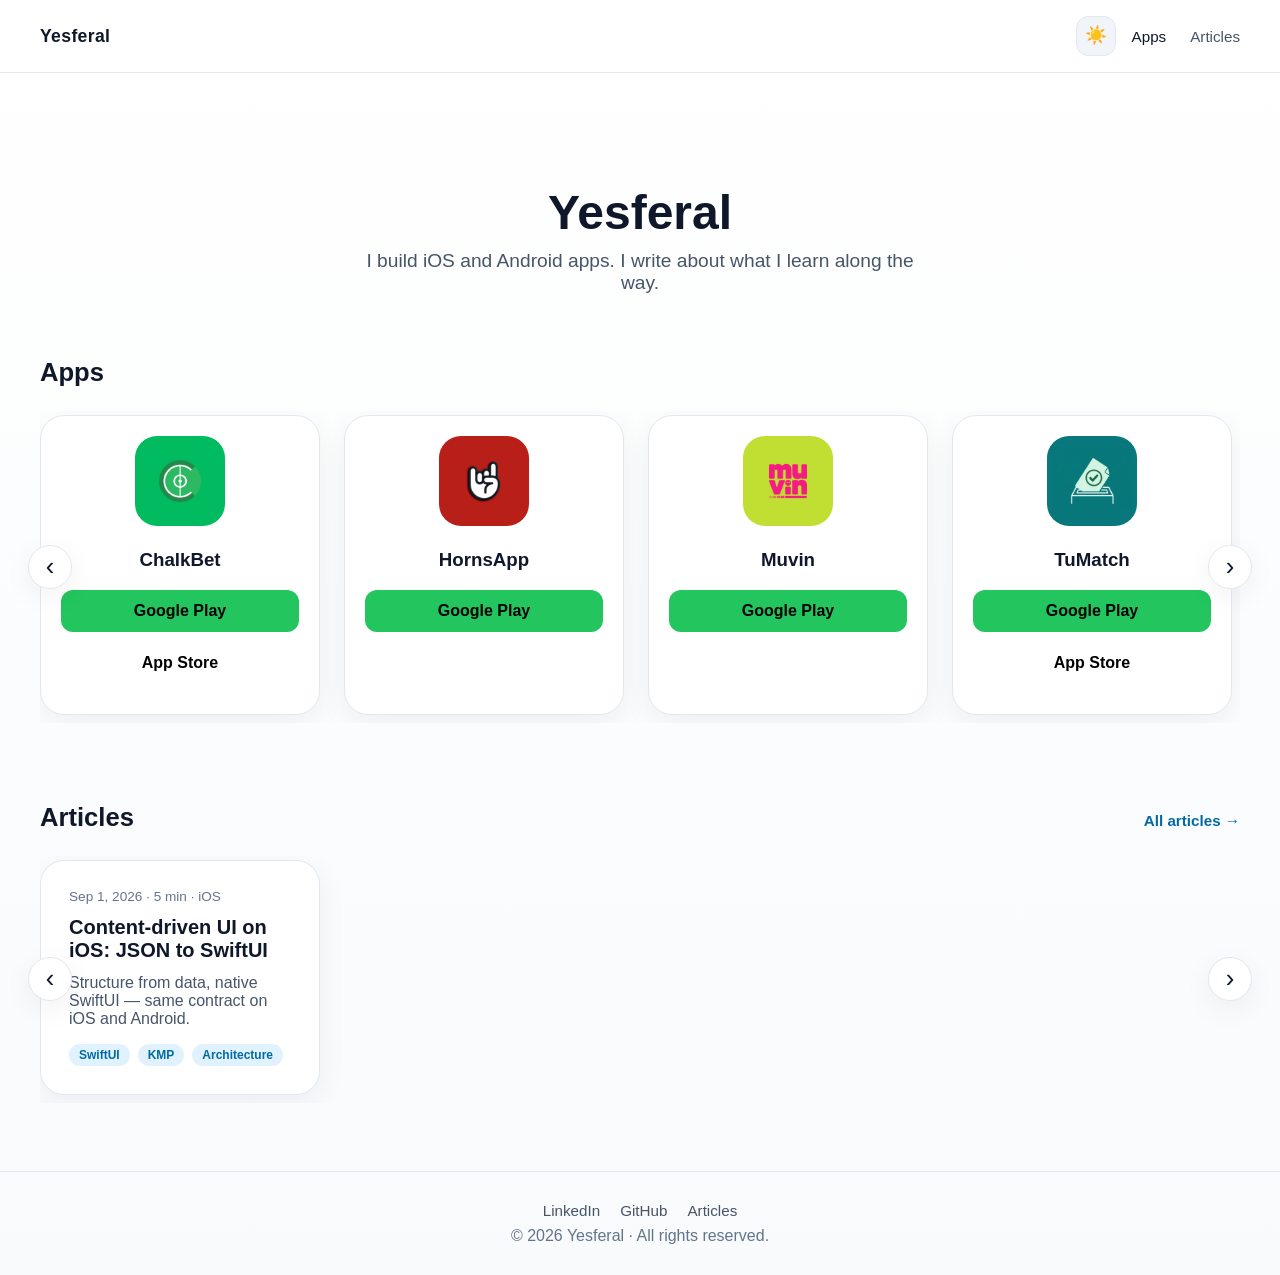
==== index.html @ 38c4b6b7 "Add HA Favivon" ====
<!DOCTYPE html>
<html lang="en">
<head>
    <meta charset="UTF-8" />
    <meta name="viewport" content="width=device-width, initial-scale=1.0"/>

    <script>
      (function () {
        const stored = localStorage.getItem("theme");
        const theme = stored || (window.matchMedia("(prefers-color-scheme: light)").matches ? "light" : "dark");
        document.documentElement.setAttribute("data-theme", theme);
      })();
    </script>

    <!-- SEO -->
    <title>Yesferal | Mobile Engineer</title>
    <meta name="description" content="I build iOS and Android apps. I write about what I learn along the way."/>
    <link rel="canonical" href="https://yesferal.com/"/>

    <!-- Open Graph -->
    <meta property="og:title" content="Yesferal | Mobile Engineer"/>
    <meta property="og:description" content="I build iOS and Android apps. I write about what I learn along the way."/>
    <meta property="og:type" content="website"/>
    <meta property="og:url" content="https://yesferal.com/"/>
    <meta property="og:image" content="https://yesferal.com/images/hornsapp.png"/>
    <meta property="og:site_name" content="Yesferal"/>

    <meta name="twitter:card" content="summary"/>
    <meta name="twitter:title" content="Yesferal | Mobile Engineer"/>
    <meta name="twitter:description" content="I build iOS and Android apps. I write about what I learn along the way."/>

    <script type="application/ld+json">
    {
      "@context": "https://schema.org",
      "@type": "WebSite",
      "name": "Yesferal",
      "alternateName": "Yesferal | Mobile Engineer",
      "url": "https://yesferal.com/",
      "description": "I build iOS and Android apps. I write about what I learn along the way.",
      "author": {
        "@type": "Person",
        "name": "Yesferal Cueva",
        "url": "https://yesferal.com/",
        "sameAs": [
          "https://www.linkedin.com/in/yesferal-cueva",
          "https://github.com/Yesferal"
        ]
      }
    }
    </script>

    <link rel="icon" href="/favicon.ico" sizes="32x32">
    <link rel="icon" type="image/png" href="/favicon-32x32.png" sizes="32x32">
    <link rel="apple-touch-icon" href="/apple-touch-icon.png">

    <link rel="stylesheet" href="styles.css">
</head>

<body>

<nav class="nav">
    <a class="nav-brand" href="/">Yesferal</a>
    <div class="nav-actions">
        <button type="button" class="theme-toggle" id="theme-toggle" aria-label="Toggle theme">🌙</button>
        <div class="nav-links">
            <a class="active" href="#apps">Apps</a>
            <a href="#articles">Articles</a>
        </div>
    </div>
</nav>

<header>
    <h1>Yesferal</h1>
    <p class="lead">I build iOS and Android apps. I write about what I learn along the way.</p>
</header>

<section class="section" id="apps">
    <div class="section-heading">
        <h2>Apps</h2>
    </div>

    <div class="carousel" data-carousel>
        <button type="button" class="carousel-btn carousel-btn-prev" data-carousel-prev aria-label="Previous apps">‹</button>

        <div class="carousel-viewport">
            <div class="carousel-track">
                <div class="app carousel-item">
                    <img src="images/chalkbet.png" alt="ChalkBet">
                    <h3>ChalkBet</h3>
                    <a class="btn play" href="https://play.google.com/store/apps/details?id=com.yesferal.bet">Google Play</a>
                    <a class="btn appstore" href="https://apps.apple.com/ie/app/chalkbet/id6462945031">App Store</a>
                </div>

                <div class="app carousel-item">
                    <img src="images/hornsapp.png" alt="HornsApp">
                    <h3>HornsApp</h3>
                    <a class="btn play" href="https://play.google.com/store/apps/details?id=com.yesferal.hornsapp">Google Play</a>
                </div>

                <div class="app carousel-item">
                    <img src="images/muvin.png" alt="Muvin">
                    <h3>Muvin</h3>
                    <a class="btn play" href="https://play.google.com/store/apps/details?id=com.yesferal.muvin">Google Play</a>
                </div>

                <div class="app carousel-item">
                    <img src="images/tumatch.png" alt="TuMatch">
                    <h3>TuMatch</h3>
                    <a class="btn play" href="https://play.google.com/store/apps/details?id=com.yesferal.tumatch">Google Play</a>
                    <a class="btn appstore" href="https://apps.apple.com/pe/app/tumatchapp/id6760830809">App Store</a>
                </div>
            </div>
        </div>

        <button type="button" class="carousel-btn carousel-btn-next" data-carousel-next aria-label="Next apps">›</button>
    </div>
</section>

<section class="section" id="articles">
    <div class="section-heading">
        <h2>Articles</h2>
        <a href="/articles/">All articles →</a>
    </div>

    <div class="carousel" data-carousel>
        <button type="button" class="carousel-btn carousel-btn-prev" data-carousel-prev aria-label="Previous articles">‹</button>

        <div class="carousel-viewport">
            <div class="carousel-track">
                <a class="article-card carousel-item" href="/articles/content-driven-ui-swiftui/">
                    <p class="meta">Sep 1, 2026 · 5 min · iOS</p>
                    <h3>Content-driven UI on iOS: JSON to SwiftUI</h3>
                    <p>Structure from data, native SwiftUI — same contract on iOS and Android.</p>
                    <div class="tags">
                        <span class="tag">SwiftUI</span>
                        <span class="tag">KMP</span>
                        <span class="tag">Architecture</span>
                    </div>
                </a>
            </div>
        </div>

        <button type="button" class="carousel-btn carousel-btn-next" data-carousel-next aria-label="Next articles">›</button>
    </div>
</section>

<footer>
    <div class="footer-links">
        <a href="https://www.linkedin.com/in/yesferal-cueva" rel="me">LinkedIn</a>
        <a href="https://github.com/Yesferal" rel="me">GitHub</a>
        <a href="/articles/">Articles</a>
    </div>
    © 2026 Yesferal · All rights reserved.
</footer>

<script src="theme.js"></script>

</body>
</html>
---- styles.css ----
/* styles.css */

* {
  box-sizing: border-box;
}

html {
  scroll-behavior: smooth;
}

:root,
[data-theme="dark"] {
  color-scheme: dark;
  --bg-start: #020617;
  --bg-end: #0f172a;
  --text: #ffffff;
  --text-muted: #94a3b8;
  --text-subtle: #64748b;
  --card-bg: rgba(255, 255, 255, 0.05);
  --card-hover: rgba(255, 255, 255, 0.08);
  --card-border: rgba(255, 255, 255, 0.06);
  --nav-bg: rgba(2, 6, 23, 0.75);
  --nav-border: rgba(255, 255, 255, 0.06);
  --link: #38bdf8;
  --tag-bg: rgba(56, 189, 248, 0.12);
  --tag-text: #7dd3fc;
  --code-bg: rgba(255, 255, 255, 0.08);
  --pre-bg: #010409;
  --pre-border: rgba(255, 255, 255, 0.08);
  --diagram-bg: rgba(255, 255, 255, 0.04);
  --callout-bg: rgba(56, 189, 248, 0.08);
  --callout-border: #38bdf8;
  --strong: #f8fafc;
  --body-text: #cbd5e1;
  --btn-muted-bg: rgba(255, 255, 255, 0.1);
  --btn-muted-hover: rgba(255, 255, 255, 0.18);
  --carousel-btn-bg: rgba(255, 255, 255, 0.08);
  --carousel-btn-border: rgba(255, 255, 255, 0.1);
  --footer-border: rgba(255, 255, 255, 0.08);
  --shadow: none;
  --theme-toggle-bg: rgba(255, 255, 255, 0.08);
}

[data-theme="light"] {
  color-scheme: light;
  --bg-start: #ffffff;
  --bg-end: #f8fafc;
  --text: #0f172a;
  --text-muted: #475569;
  --text-subtle: #64748b;
  --card-bg: #ffffff;
  --card-hover: #ffffff;
  --card-border: #e2e8f0;
  --nav-bg: rgba(255, 255, 255, 0.92);
  --nav-border: #e2e8f0;
  --link: #0369a1;
  --tag-bg: #e0f2fe;
  --tag-text: #0369a1;
  --code-bg: #f1f5f9;
  --pre-bg: #f8fafc;
  --pre-border: #e2e8f0;
  --diagram-bg: #f8fafc;
  --callout-bg: #f0f9ff;
  --callout-border: #0284c7;
  --strong: #0f172a;
  --body-text: #334155;
  --btn-muted-bg: #f1f5f9;
  --btn-muted-hover: #e2e8f0;
  --carousel-btn-bg: #ffffff;
  --carousel-btn-border: #e2e8f0;
  --footer-border: #e2e8f0;
  --shadow: 0 8px 30px rgba(15, 23, 42, 0.06);
  --theme-toggle-bg: #f1f5f9;
}

body {
  margin: 0;
  font-family: -apple-system, BlinkMacSystemFont, sans-serif;
  background: linear-gradient(180deg, var(--bg-start), var(--bg-end));
  color: var(--text);
  min-height: 100vh;
  transition: background 0.25s ease, color 0.25s ease;
}

a {
  color: inherit;
}

header {
  text-align: center;
  padding: 80px 20px 32px;
  animation: fadeIn 1s ease;
}

header h1 {
  font-size: 3rem;
  margin-bottom: 10px;
}

header h2 {
  font-size: 2.5rem;
  margin-bottom: 10px;
}

p {
  color: var(--text-muted);
  font-size: 1.2rem;
}

header p.lead {
  max-width: 560px;
  margin: 0 auto;
}

.btn {
  display: block;
  margin: 10px 0;
  padding: 12px;
  border-radius: 12px;
  text-decoration: none;
  font-weight: 600;
  transition: 0.2s;
}

.play {
  background: #22c55e;
  color: black;
}

.play:hover {
  background: #16a34a;
}

.appstore {
  background: white;
  color: black;
}

.appstore:hover {
  background: #e2e8f0;
}

.store-btn {
  background: var(--btn-muted-bg);
  color: var(--text);
}

.store-btn:hover {
  background: var(--btn-muted-hover);
}

footer {
  text-align: center;
  padding: 30px;
  color: var(--text-subtle);
  border-top: 1px solid var(--footer-border);
  margin-top: 20px;
}

@keyframes fadeIn {
  from { opacity: 0; transform: translateY(-20px); }
  to { opacity: 1; transform: translateY(0); }
}

/* TuMatch */
#stores {
  display: none;
  margin-top: 15px;
}

/* Navigation */
.nav {
  display: flex;
  justify-content: space-between;
  align-items: center;
  padding: 16px 40px;
  position: sticky;
  top: 0;
  z-index: 20;
  background: var(--nav-bg);
  backdrop-filter: blur(16px);
  border-bottom: 1px solid var(--nav-border);
}

.nav-brand {
  font-weight: 700;
  font-size: 1.1rem;
  text-decoration: none;
  letter-spacing: 0.02em;
  color: var(--text);
}

.nav-actions {
  display: flex;
  align-items: center;
  gap: 16px;
}

.nav-links {
  display: flex;
  gap: 24px;
}

.nav-links a {
  text-decoration: none;
  color: var(--text-muted);
  font-weight: 500;
  font-size: 0.95rem;
}

.nav-links a:hover,
.nav-links a.active {
  color: var(--text);
}

.theme-toggle {
  width: 40px;
  height: 40px;
  border-radius: 12px;
  border: 1px solid var(--card-border);
  background: var(--theme-toggle-bg);
  cursor: pointer;
  font-size: 1.1rem;
  line-height: 1;
  display: flex;
  align-items: center;
  justify-content: center;
  transition: background 0.2s ease;
}

.theme-toggle:hover {
  background: var(--btn-muted-hover);
}

/* Sections */
.section {
  padding: 32px 40px 48px;
  scroll-margin-top: 80px;
}

.section-heading {
  display: flex;
  justify-content: space-between;
  align-items: baseline;
  gap: 16px;
  margin-bottom: 24px;
}

.section-heading h2 {
  margin: 0;
  font-size: 1.6rem;
  color: var(--text);
}

.section-heading a {
  color: var(--link);
  text-decoration: none;
  font-weight: 600;
  font-size: 0.95rem;
}

.section-heading a:hover {
  text-decoration: underline;
}

/* Carousel */
.carousel {
  position: relative;
}

.carousel-viewport {
  overflow-x: auto;
  scroll-snap-type: x mandatory;
  scroll-behavior: smooth;
  -webkit-overflow-scrolling: touch;
  scrollbar-width: none;
  padding: 4px 0 8px;
}

.carousel-viewport::-webkit-scrollbar {
  display: none;
}

.carousel-track {
  display: flex;
  gap: 24px;
}

.carousel-item {
  flex: 0 0 280px;
  scroll-snap-align: start;
}

.carousel-btn {
  position: absolute;
  top: 50%;
  transform: translateY(-50%);
  width: 44px;
  height: 44px;
  border-radius: 50%;
  border: 1px solid var(--carousel-btn-border);
  background: var(--carousel-btn-bg);
  color: var(--text);
  font-size: 1.6rem;
  line-height: 1;
  cursor: pointer;
  z-index: 2;
  box-shadow: var(--shadow);
  display: flex;
  align-items: center;
  justify-content: center;
  transition: background 0.2s ease;
}

.carousel-btn:hover {
  background: var(--btn-muted-hover);
}

.carousel-btn-prev {
  left: -12px;
}

.carousel-btn-next {
  right: -12px;
}

/* Apps */
.app {
  background: var(--card-bg);
  border-radius: 24px;
  padding: 20px;
  text-align: center;
  backdrop-filter: blur(10px);
  border: 1px solid var(--card-border);
  box-shadow: var(--shadow);
  transition: transform 0.3s ease, background 0.3s ease, box-shadow 0.3s ease;
  opacity: 0;
  transform: translateY(20px);
}

.app.visible {
  opacity: 1;
  transform: translateY(0);
}

.app.visible:hover {
  transform: translateY(-6px);
}

.app img {
  width: 90px;
  border-radius: 22px;
}

.app h3 {
  color: var(--text);
}

/* Article cards */
.article-grid {
  display: grid;
  grid-template-columns: repeat(auto-fit, minmax(280px, 1fr));
  gap: 24px;
}

.article-card {
  display: block;
  background: var(--card-bg);
  border-radius: 24px;
  padding: 28px;
  text-decoration: none;
  border: 1px solid var(--card-border);
  box-shadow: var(--shadow);
  transition: transform 0.3s ease, background 0.3s ease, box-shadow 0.3s ease;
}

.article-card.carousel-item {
  min-height: 100%;
}

.article-card:hover {
  transform: translateY(-6px);
  background: var(--card-hover);
}

.article-card .meta {
  color: var(--text-subtle);
  font-size: 0.85rem;
  margin: 0 0 12px;
}

.article-card h3 {
  margin: 0 0 12px;
  font-size: 1.25rem;
  color: var(--text);
}

.article-card p {
  margin: 0 0 16px;
  font-size: 1rem;
  color: var(--text-muted);
}

.tags {
  display: flex;
  flex-wrap: wrap;
  gap: 8px;
}

.tag {
  display: inline-block;
  padding: 4px 10px;
  border-radius: 999px;
  background: var(--tag-bg);
  color: var(--tag-text);
  font-size: 0.75rem;
  font-weight: 600;
}

/* Article page */
.article-wrap {
  max-width: 720px;
  margin: 0 auto;
  padding: 48px 24px 80px;
  animation: fadeIn 0.8s ease;
}

.article-wrap .crumb {
  color: var(--text-subtle);
  font-size: 0.9rem;
  text-decoration: none;
}

.article-wrap .crumb:hover {
  color: var(--text-muted);
}

.article-wrap header {
  text-align: left;
  padding: 24px 0 8px;
}

.article-wrap header h1 {
  font-size: clamp(1.8rem, 4vw, 2.6rem);
  line-height: 1.2;
  margin: 0 0 16px;
  color: var(--text);
}

.article-wrap .byline {
  font-size: 0.95rem;
  color: var(--text-muted);
  margin: 0 0 8px;
}

.article-body p,
.article-body li {
  color: var(--body-text);
  font-size: 1.125rem;
  line-height: 1.75;
}

.article-body p {
  margin: 0 0 1.25em;
}

.article-body h2 {
  font-size: 1.45rem;
  margin: 2.4em 0 0.7em;
  color: var(--text);
}

.article-body h3 {
  font-size: 1.15rem;
  margin: 1.8em 0 0.5em;
  color: var(--text);
}

.article-body ul,
.article-body ol {
  padding-left: 1.3em;
  margin: 0 0 1.4em;
}

.article-body li {
  margin-bottom: 0.5em;
}

.article-body a {
  color: var(--link);
}

.article-body strong {
  color: var(--strong);
}

.article-body pre {
  background: var(--pre-bg);
  border: 1px solid var(--pre-border);
  border-radius: 16px;
  padding: 18px 20px;
  overflow-x: auto;
  margin: 0 0 1.5em;
}

.article-body code {
  font-family: ui-monospace, SFMono-Regular, Menlo, Monaco, Consolas, monospace;
  font-size: 0.88em;
}

.article-body p code,
.article-body li code {
  background: var(--code-bg);
  padding: 2px 6px;
  border-radius: 6px;
  color: var(--body-text);
}

.article-body pre code {
  color: var(--body-text);
  font-size: 0.85rem;
  line-height: 1.6;
}

.diagram {
  background: var(--diagram-bg);
  border: 1px solid var(--card-border);
  border-radius: 16px;
  padding: 20px 24px;
  margin: 0 0 1.5em;
  overflow-x: auto;
  box-shadow: var(--shadow);
}

.diagram pre {
  background: none;
  border: 0;
  padding: 0;
  margin: 0;
  color: var(--text-muted);
  font-size: 0.82rem;
  line-height: 1.45;
}

.callout {
  background: var(--callout-bg);
  border-left: 3px solid var(--callout-border);
  border-radius: 0 12px 12px 0;
  padding: 16px 20px;
  margin: 0 0 1.5em;
}

.callout p {
  margin: 0;
  font-size: 1.05rem;
  color: var(--body-text);
}

.article-footer {
  margin-top: 48px;
  padding-top: 28px;
  border-top: 1px solid var(--footer-border);
}

.article-footer p {
  font-size: 1rem;
}

.share-row {
  display: flex;
  flex-wrap: wrap;
  gap: 12px;
  margin-top: 16px;
}

.share-btn {
  display: inline-block;
  padding: 10px 16px;
  border-radius: 12px;
  text-decoration: none;
  font-weight: 600;
  font-size: 0.9rem;
  background: var(--btn-muted-bg);
  color: var(--text);
}

.share-btn:hover {
  background: var(--btn-muted-hover);
}

.share-btn.linkedin {
  background: #0a66c2;
  color: white;
}

.share-btn.linkedin:hover {
  background: #004182;
}

.footer-links {
  display: flex;
  justify-content: center;
  gap: 20px;
  margin-bottom: 8px;
}

.footer-links a {
  color: var(--text-muted);
  text-decoration: none;
  font-size: 0.95rem;
}

.footer-links a:hover {
  color: var(--text);
}

.page-header {
  padding: 48px 40px 8px;
}

.page-header h1 {
  font-size: 2.4rem;
  margin: 0 0 12px;
  color: var(--text);
}

.page-header p {
  max-width: 640px;
  margin: 0;
}

@media (max-width: 640px) {
  .nav,
  .section,
  .page-header {
    padding-left: 20px;
    padding-right: 20px;
  }

  header {
    padding: 48px 20px 24px;
  }

  header h1 {
    font-size: 2.2rem;
  }

  .section-heading {
    flex-direction: column;
    align-items: flex-start;
  }

  .carousel-btn {
    display: none;
  }

  .carousel-item {
    flex: 0 0 85%;
  }
}
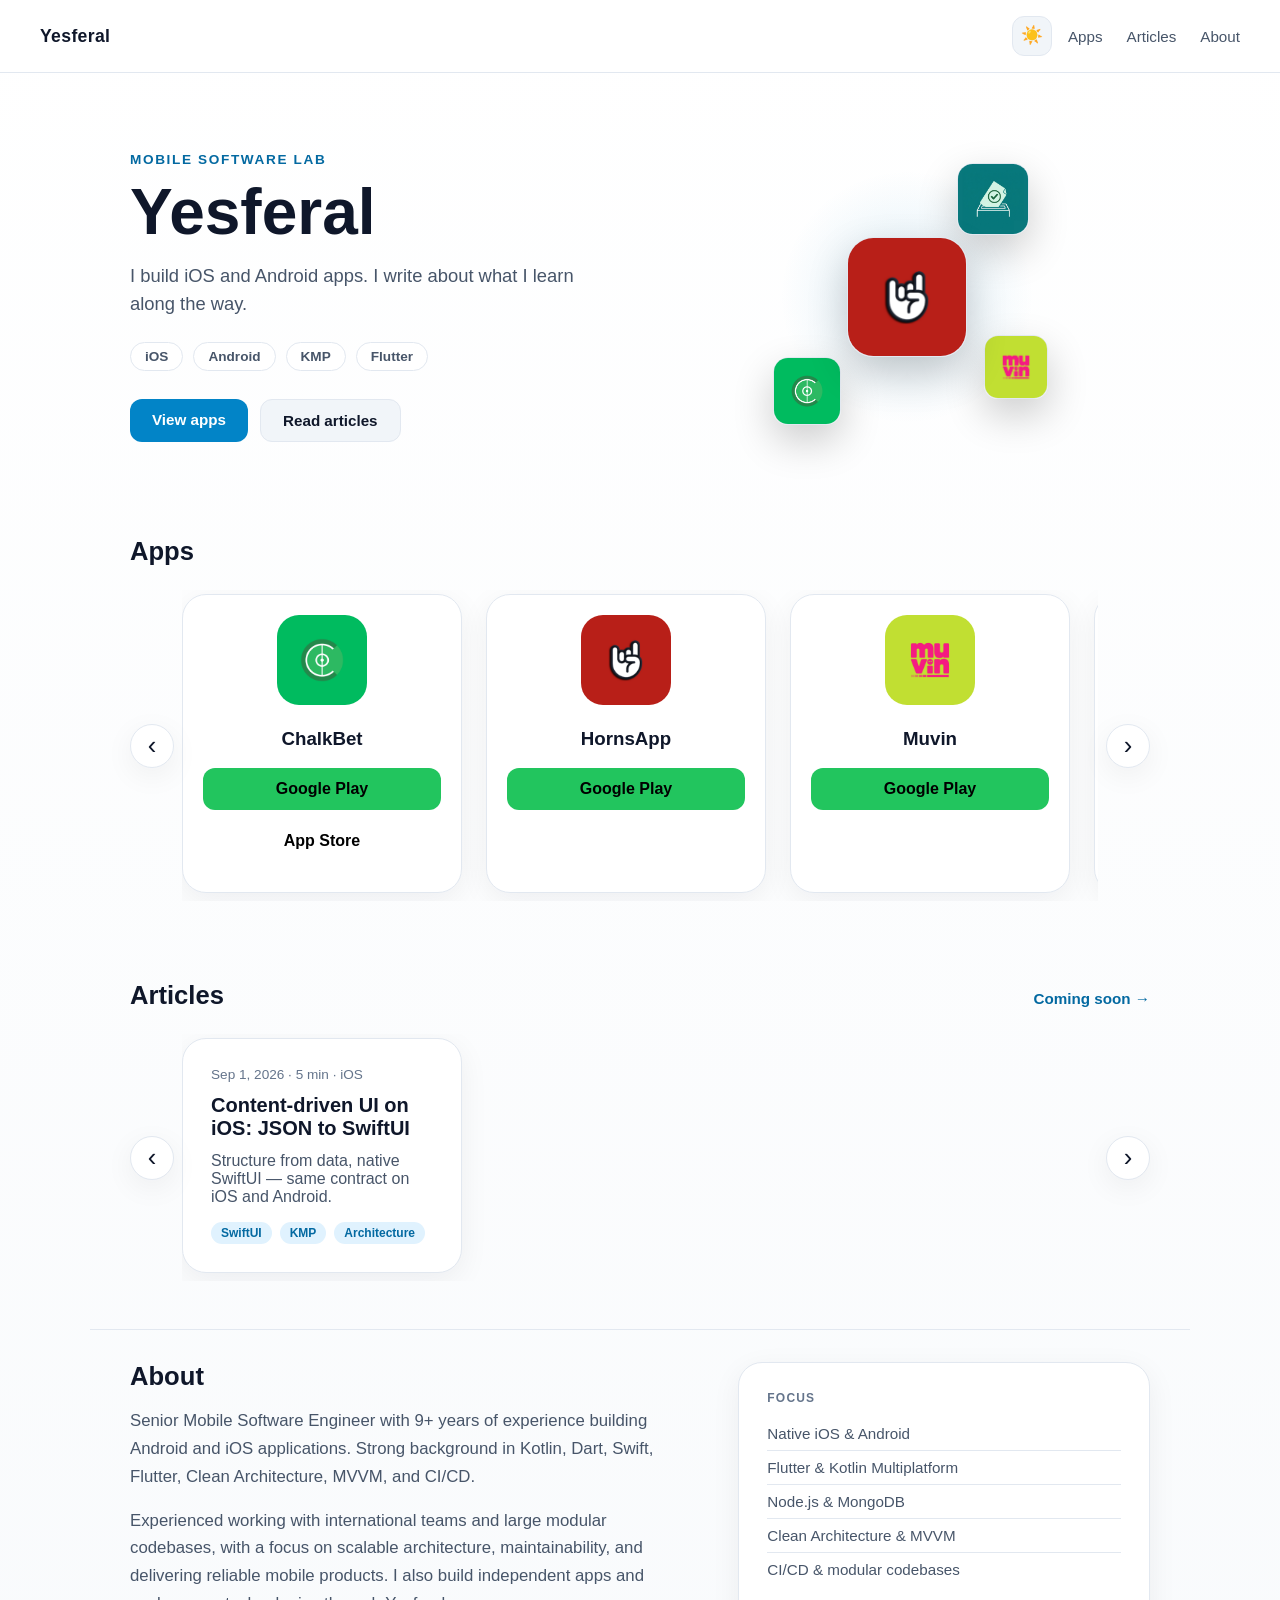
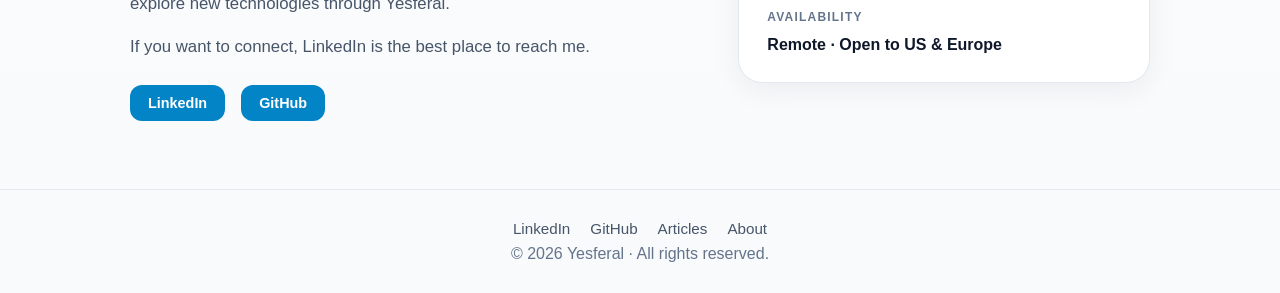
==== commit 59ddb631: "Add about section" ====
--- a/index.html
+++ b/index.html
@@ -63,15 +63,38 @@
     <div class="nav-actions">
         <button type="button" class="theme-toggle" id="theme-toggle" aria-label="Toggle theme">🌙</button>
         <div class="nav-links">
-            <a class="active" href="#apps">Apps</a>
+            <a href="#apps">Apps</a>
             <a href="#articles">Articles</a>
+            <a href="#about">About</a>
         </div>
     </div>
 </nav>
 
-<header>
-    <h1>Yesferal</h1>
-    <p class="lead">I build iOS and Android apps. I write about what I learn along the way.</p>
+<header class="hero">
+    <div class="hero-content">
+        <p class="hero-label">Mobile software lab</p>
+        <h1>Yesferal</h1>
+        <p class="lead">I build iOS and Android apps. I write about what I learn along the way.</p>
+        <div class="hero-pills">
+            <span class="hero-pill">iOS</span>
+            <span class="hero-pill">Android</span>
+            <span class="hero-pill">KMP</span>
+            <span class="hero-pill">Flutter</span>
+        </div>
+        <div class="hero-actions">
+            <a class="hero-btn hero-btn-primary" href="#apps">View apps</a>
+            <a class="hero-btn hero-btn-secondary" href="#articles">Read articles</a>
+        </div>
+    </div>
+
+    <div class="hero-visual" aria-hidden="true">
+        <div class="hero-orbit">
+            <img class="hero-app hero-app-main" src="images/hornsapp.png" alt="">
+            <img class="hero-app hero-app-a" src="images/tumatch.png" alt="">
+            <img class="hero-app hero-app-b" src="images/chalkbet.png" alt="">
+            <img class="hero-app hero-app-c" src="images/muvin.png" alt="">
+        </div>
+    </div>
 </header>
 
 <section class="section" id="apps">
@@ -119,7 +142,7 @@
 <section class="section" id="articles">
     <div class="section-heading">
         <h2>Articles</h2>
-        <a href="/articles/">All articles →</a>
+        <a href="/articles/#coming-soon">Coming soon →</a>
     </div>
 
     <div class="carousel" data-carousel>
@@ -144,11 +167,39 @@
     </div>
 </section>
 
+<section class="section about-section" id="about">
+    <div class="about-grid">
+        <div class="about-copy">
+            <h2>About</h2>
+            <p>Senior Mobile Software Engineer with 9+ years of experience building Android and iOS applications. Strong background in Kotlin, Dart, Swift, Flutter, Clean Architecture, MVVM, and CI/CD.</p>
+            <p>Experienced working with international teams and large modular codebases, with a focus on scalable architecture, maintainability, and delivering reliable mobile products. I also build independent apps and explore new technologies through Yesferal.</p>
+            <p>If you want to connect, LinkedIn is the best place to reach me.</p>
+            <div class="about-links">
+                <a class="about-link" href="https://www.linkedin.com/in/yesferal-cueva" rel="me">LinkedIn</a>
+                <a class="about-link" href="https://github.com/Yesferal" rel="me">GitHub</a>
+            </div>
+        </div>
+        <div class="about-card">
+            <p class="about-card-label">Focus</p>
+            <ul class="about-list">
+                <li>Native iOS &amp; Android</li>
+                <li>Flutter &amp; Kotlin Multiplatform</li>
+                <li>Node.js &amp; MongoDB</li>
+                <li>Clean Architecture &amp; MVVM</li>
+                <li>CI/CD &amp; modular codebases</li>
+            </ul>
+            <p class="about-card-label">Availability</p>
+            <p class="about-location">Remote · Open to US &amp; Europe</p>
+        </div>
+    </div>
+</section>
+
 <footer>
     <div class="footer-links">
         <a href="https://www.linkedin.com/in/yesferal-cueva" rel="me">LinkedIn</a>
         <a href="https://github.com/Yesferal" rel="me">GitHub</a>
         <a href="/articles/">Articles</a>
+        <a href="/#about">About</a>
     </div>
     © 2026 Yesferal · All rights reserved.
 </footer>
--- a/styles.css
+++ b/styles.css
@@ -39,6 +39,10 @@
   --footer-border: rgba(255, 255, 255, 0.08);
   --shadow: none;
   --theme-toggle-bg: rgba(255, 255, 255, 0.08);
+  --hero-glow: rgba(56, 189, 248, 0.15);
+  --hero-btn-primary-bg: #38bdf8;
+  --hero-btn-primary-text: #020617;
+  --hero-btn-secondary-bg: rgba(255, 255, 255, 0.08);
 }
 
 [data-theme="light"] {
@@ -71,6 +75,10 @@
   --footer-border: #e2e8f0;
   --shadow: 0 8px 30px rgba(15, 23, 42, 0.06);
   --theme-toggle-bg: #f1f5f9;
+  --hero-glow: rgba(2, 132, 199, 0.12);
+  --hero-btn-primary-bg: #0284c7;
+  --hero-btn-primary-text: #ffffff;
+  --hero-btn-secondary-bg: #f1f5f9;
 }
 
 body {
@@ -79,6 +87,7 @@
   background: linear-gradient(180deg, var(--bg-start), var(--bg-end));
   color: var(--text);
   min-height: 100vh;
+  overflow-x: hidden;
   transition: background 0.25s ease, color 0.25s ease;
 }
 
@@ -86,20 +95,26 @@
   color: inherit;
 }
 
-header {
+/* Legacy centered header (article pages use .article-wrap header) */
+header:not(.hero) {
   text-align: center;
   padding: 80px 20px 32px;
   animation: fadeIn 1s ease;
 }
 
-header h1 {
+header:not(.hero) h1 {
   font-size: 3rem;
   margin-bottom: 10px;
 }
 
-header h2 {
+header:not(.hero) h2 {
   font-size: 2.5rem;
   margin-bottom: 10px;
+}
+
+header:not(.hero) p.lead {
+  max-width: 560px;
+  margin: 0 auto;
 }
 
 p {
@@ -107,9 +122,247 @@
   font-size: 1.2rem;
 }
 
-header p.lead {
-  max-width: 560px;
+/* Hero */
+.hero {
+  display: grid;
+  grid-template-columns: 1fr 1fr;
+  align-items: center;
+  gap: 48px;
+  max-width: 1100px;
   margin: 0 auto;
+  padding: 64px 40px 48px;
+  animation: fadeIn 1s ease;
+  text-align: left;
+}
+
+.hero-content {
+  max-width: 520px;
+}
+
+.hero-label {
+  font-size: 0.85rem;
+  font-weight: 700;
+  letter-spacing: 0.12em;
+  text-transform: uppercase;
+  color: var(--link);
+  margin: 0 0 12px;
+}
+
+.hero h1 {
+  font-size: clamp(2.8rem, 6vw, 4rem);
+  margin: 0 0 16px;
+  line-height: 1.05;
+  color: var(--text);
+}
+
+.hero .lead {
+  margin: 0 0 24px;
+  font-size: 1.15rem;
+  line-height: 1.5;
+  max-width: none;
+}
+
+.hero-pills {
+  display: flex;
+  flex-wrap: wrap;
+  gap: 10px;
+  margin-bottom: 28px;
+}
+
+.hero-pill {
+  padding: 6px 14px;
+  border-radius: 999px;
+  border: 1px solid var(--card-border);
+  background: var(--card-bg);
+  font-size: 0.85rem;
+  font-weight: 600;
+  color: var(--text-muted);
+}
+
+.hero-actions {
+  display: flex;
+  flex-wrap: wrap;
+  gap: 12px;
+}
+
+.hero-btn {
+  display: inline-block;
+  padding: 12px 22px;
+  border-radius: 12px;
+  text-decoration: none;
+  font-weight: 600;
+  font-size: 0.95rem;
+  transition: background 0.2s ease, transform 0.2s ease;
+}
+
+.hero-btn-primary {
+  background: var(--hero-btn-primary-bg);
+  color: var(--hero-btn-primary-text);
+}
+
+.hero-btn-primary:hover {
+  filter: brightness(1.08);
+  transform: translateY(-1px);
+}
+
+.hero-btn-secondary {
+  background: var(--hero-btn-secondary-bg);
+  color: var(--text);
+  border: 1px solid var(--card-border);
+}
+
+.hero-btn-secondary:hover {
+  background: var(--btn-muted-hover);
+}
+
+.hero-visual {
+  display: flex;
+  justify-content: center;
+  align-items: center;
+}
+
+.hero-orbit {
+  position: relative;
+  width: 320px;
+  height: 320px;
+}
+
+.hero-orbit::before {
+  content: "";
+  position: absolute;
+  inset: 10%;
+  border-radius: 50%;
+  background: radial-gradient(circle, var(--hero-glow) 0%, transparent 70%);
+}
+
+.hero-app {
+  position: absolute;
+  border-radius: 22%;
+  box-shadow: 0 16px 40px rgba(0, 0, 0, 0.2);
+  border: 1px solid var(--card-border);
+  object-fit: cover;
+}
+
+.hero-app-main {
+  width: 120px;
+  height: 120px;
+  top: 50%;
+  left: 50%;
+  transform: translate(-50%, -50%);
+  z-index: 2;
+}
+
+.hero-app-a {
+  width: 72px;
+  height: 72px;
+  top: 8%;
+  right: 12%;
+}
+
+.hero-app-b {
+  width: 68px;
+  height: 68px;
+  bottom: 10%;
+  left: 8%;
+}
+
+.hero-app-c {
+  width: 64px;
+  height: 64px;
+  bottom: 18%;
+  right: 6%;
+}
+
+/* About */
+.about-section {
+  border-top: 1px solid var(--footer-border);
+  padding-top: 48px;
+}
+
+.about-grid {
+  display: grid;
+  grid-template-columns: 1.4fr 1fr;
+  gap: 32px;
+  align-items: start;
+}
+
+.about-copy h2 {
+  margin: 0 0 16px;
+  font-size: 1.6rem;
+  color: var(--text);
+}
+
+.about-copy p {
+  font-size: 1.05rem;
+  line-height: 1.65;
+  margin: 0 0 16px;
+  max-width: 540px;
+}
+
+.about-links {
+  display: flex;
+  gap: 16px;
+  margin-top: 24px;
+}
+
+.about-link {
+  display: inline-block;
+  padding: 10px 18px;
+  border-radius: 12px;
+  background: var(--hero-btn-primary-bg);
+  color: var(--hero-btn-primary-text);
+  text-decoration: none;
+  font-weight: 600;
+  font-size: 0.9rem;
+}
+
+.about-link:hover {
+  filter: brightness(1.08);
+}
+
+.about-card {
+  background: var(--card-bg);
+  border: 1px solid var(--card-border);
+  border-radius: 24px;
+  padding: 28px;
+  box-shadow: var(--shadow);
+}
+
+.about-card-label {
+  font-size: 0.75rem;
+  font-weight: 700;
+  letter-spacing: 0.1em;
+  text-transform: uppercase;
+  color: var(--text-subtle);
+  margin: 0 0 12px;
+}
+
+.about-card-label:not(:first-child) {
+  margin-top: 24px;
+}
+
+.about-list {
+  list-style: none;
+  padding: 0;
+  margin: 0;
+}
+
+.about-list li {
+  padding: 8px 0;
+  border-bottom: 1px solid var(--card-border);
+  color: var(--text-muted);
+  font-size: 0.95rem;
+}
+
+.about-list li:last-child {
+  border-bottom: 0;
+}
+
+.about-location {
+  margin: 0;
+  font-size: 1rem;
+  color: var(--text);
+  font-weight: 600;
 }
 
 .btn {
@@ -198,7 +451,8 @@
 
 .nav-links {
   display: flex;
-  gap: 24px;
+  flex-wrap: wrap;
+  gap: 16px 24px;
 }
 
 .nav-links a {
@@ -236,6 +490,8 @@
 .section {
   padding: 32px 40px 48px;
   scroll-margin-top: 80px;
+  max-width: 1100px;
+  margin: 0 auto;
 }
 
 .section-heading {
@@ -266,6 +522,7 @@
 /* Carousel */
 .carousel {
   position: relative;
+  padding: 0 52px;
 }
 
 .carousel-viewport {
@@ -317,11 +574,11 @@
 }
 
 .carousel-btn-prev {
-  left: -12px;
+  left: 0;
 }
 
 .carousel-btn-next {
-  right: -12px;
+  right: 0;
 }
 
 /* Apps */
@@ -334,16 +591,9 @@
   border: 1px solid var(--card-border);
   box-shadow: var(--shadow);
   transition: transform 0.3s ease, background 0.3s ease, box-shadow 0.3s ease;
-  opacity: 0;
-  transform: translateY(20px);
-}
-
-.app.visible {
-  opacity: 1;
-  transform: translateY(0);
-}
-
-.app.visible:hover {
+}
+
+.app:hover {
   transform: translateY(-6px);
 }
 
@@ -383,6 +633,20 @@
   background: var(--card-hover);
 }
 
+.article-card--soon {
+  cursor: default;
+  border-style: dashed;
+}
+
+.article-card--soon:hover {
+  transform: none;
+  background: var(--card-bg);
+}
+
+.article-card--soon h3 {
+  color: var(--text-muted);
+}
+
 .article-card .meta {
   color: var(--text-subtle);
   font-size: 0.85rem;
@@ -629,20 +893,60 @@
   margin: 0;
 }
 
+@media (max-width: 900px) {
+  .hero {
+    grid-template-columns: 1fr;
+    text-align: center;
+  }
+
+  .hero-content {
+    max-width: none;
+    margin: 0 auto;
+  }
+
+  .hero-pills,
+  .hero-actions {
+    justify-content: center;
+  }
+}
+
 @media (max-width: 640px) {
   .nav,
   .section,
-  .page-header {
+  .page-header,
+  .hero {
     padding-left: 20px;
     padding-right: 20px;
   }
 
-  header {
-    padding: 48px 20px 24px;
-  }
-
-  header h1 {
-    font-size: 2.2rem;
+  .carousel {
+    padding: 0;
+  }
+
+  .hero {
+    padding-top: 40px;
+  }
+
+  .hero-visual {
+    order: -1;
+  }
+
+  .hero-orbit {
+    width: 260px;
+    height: 260px;
+  }
+
+  .hero-app-main {
+    width: 96px;
+    height: 96px;
+  }
+
+  .about-grid {
+    grid-template-columns: 1fr;
+  }
+
+  .about-links {
+    flex-wrap: wrap;
   }
 
   .section-heading {
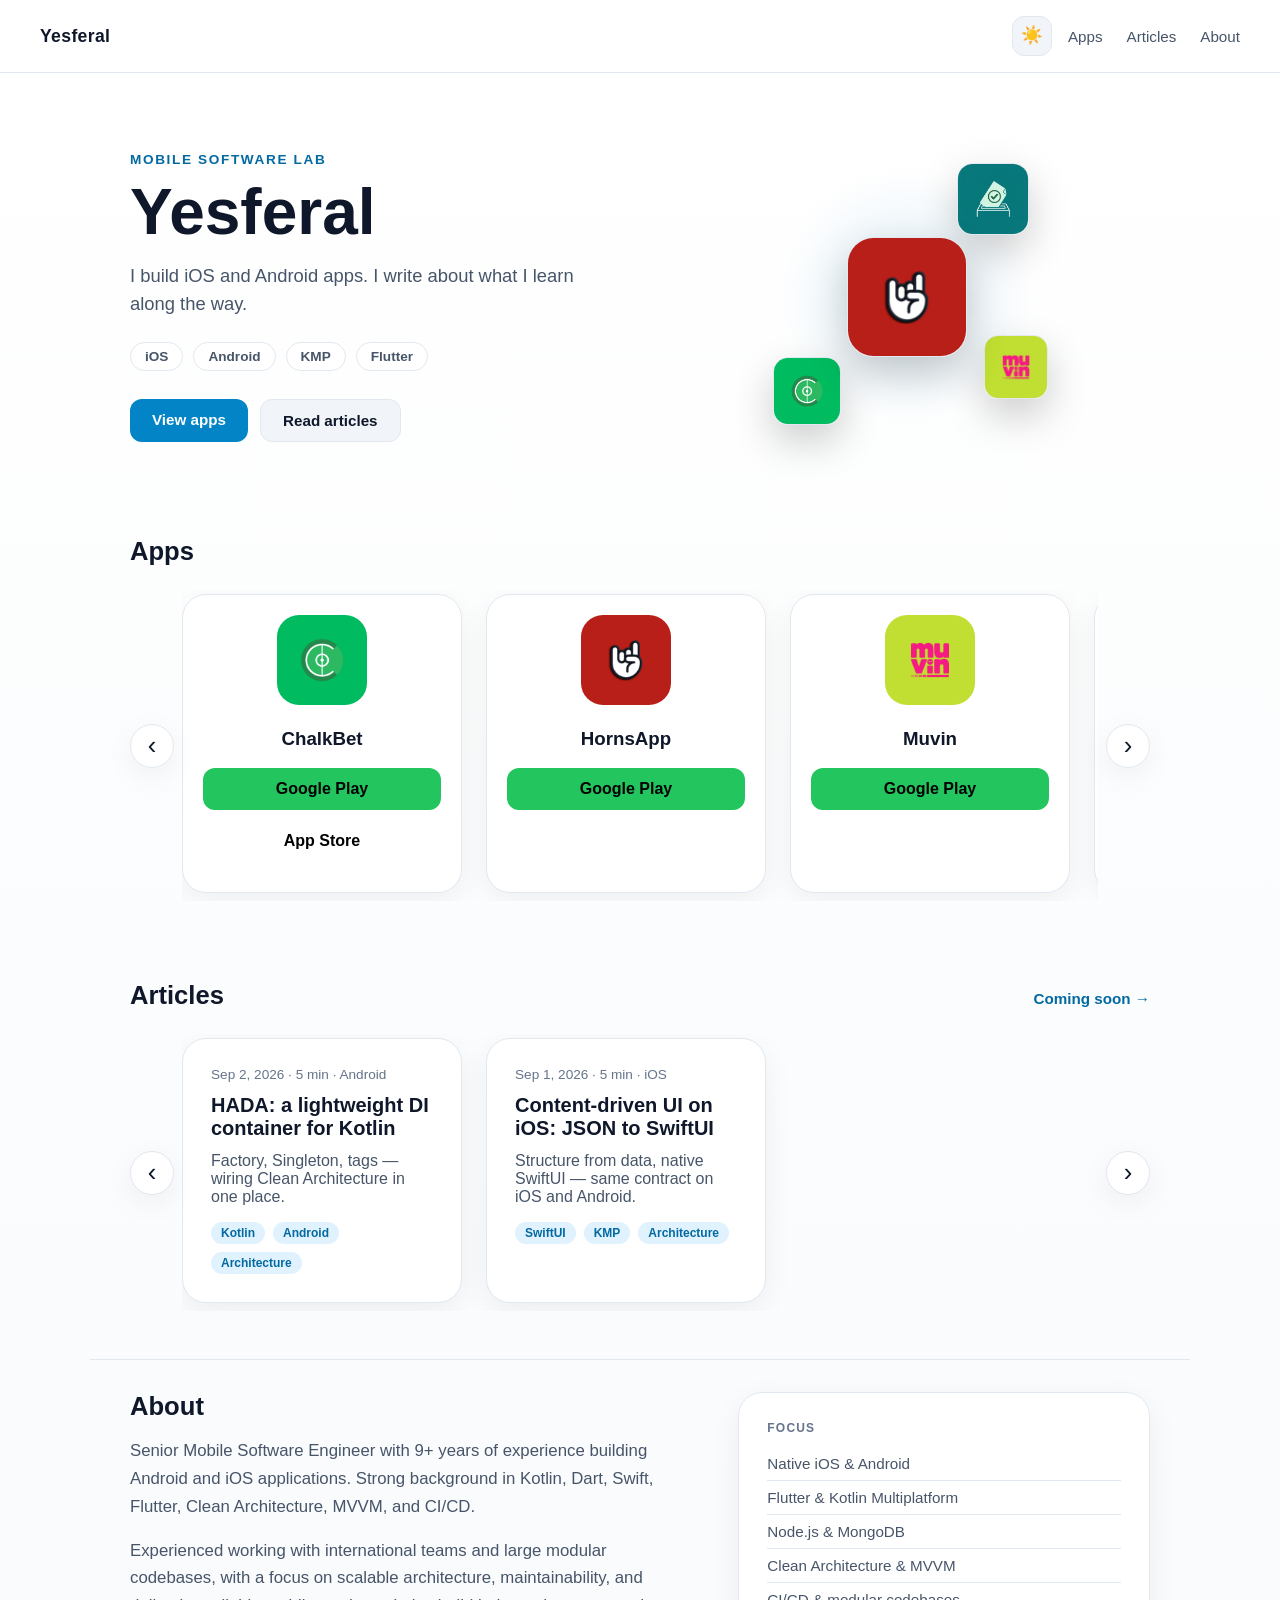
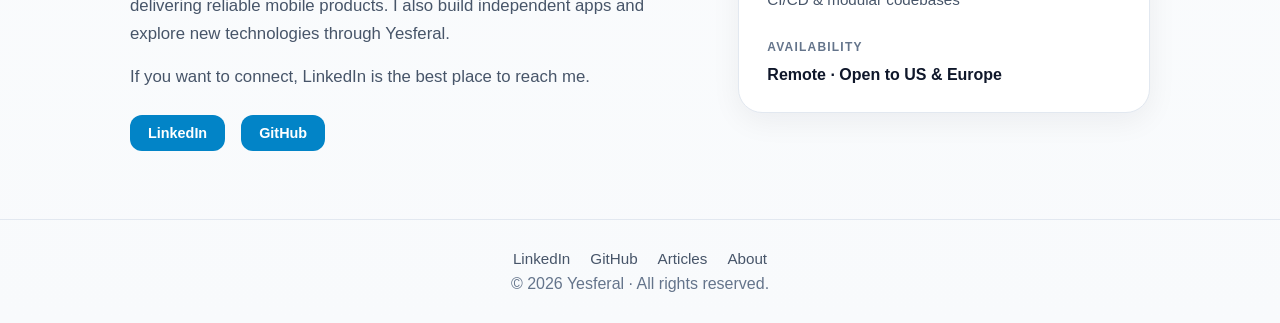
==== commit ea311f77: "Add new article: HADA" ====
--- a/index.html
+++ b/index.html
@@ -150,6 +150,16 @@
 
         <div class="carousel-viewport">
             <div class="carousel-track">
+                <a class="article-card carousel-item" href="/articles/hada-kotlin-dependency-injection/">
+                    <p class="meta">Sep 2, 2026 · 5 min · Android</p>
+                    <h3>HADA: a lightweight DI container for Kotlin</h3>
+                    <p>Factory, Singleton, tags — wiring Clean Architecture in one place.</p>
+                    <div class="tags">
+                        <span class="tag">Kotlin</span>
+                        <span class="tag">Android</span>
+                        <span class="tag">Architecture</span>
+                    </div>
+                </a>
                 <a class="article-card carousel-item" href="/articles/content-driven-ui-swiftui/">
                     <p class="meta">Sep 1, 2026 · 5 min · iOS</p>
                     <h3>Content-driven UI on iOS: JSON to SwiftUI</h3>
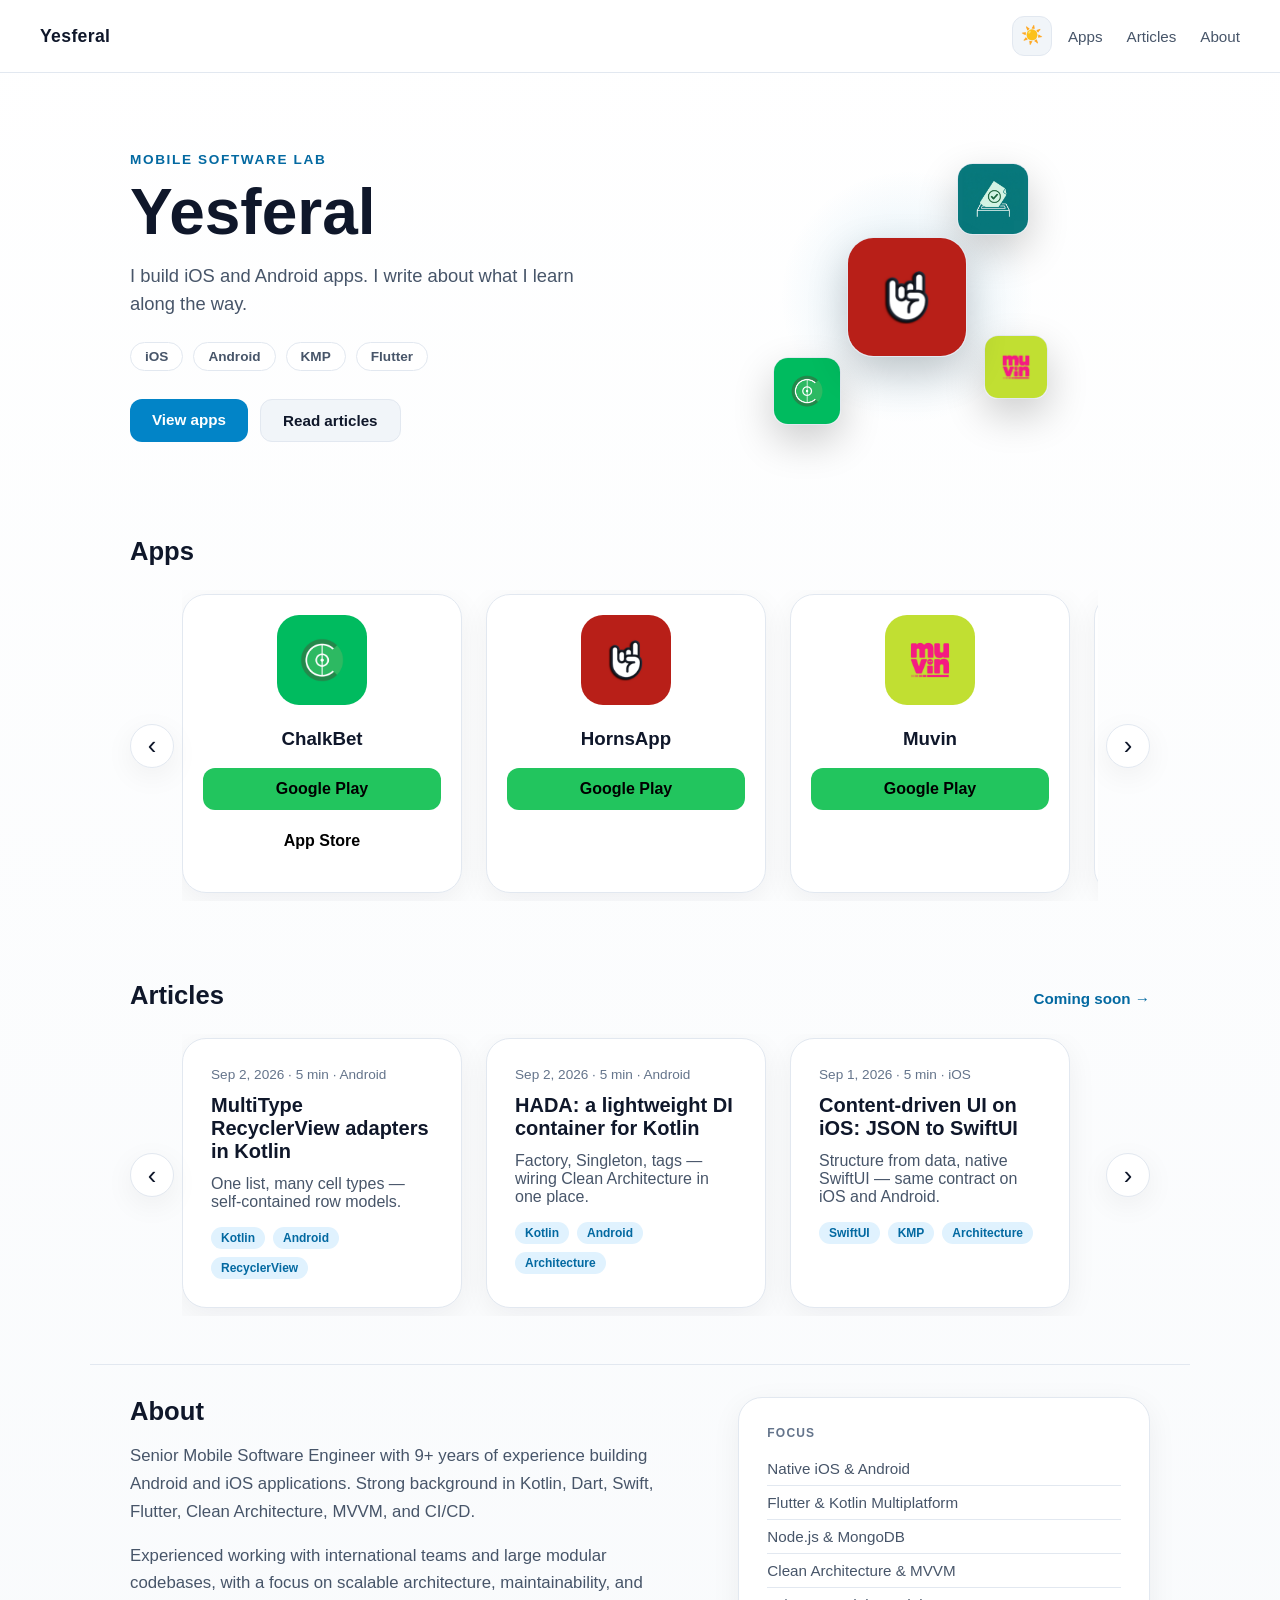
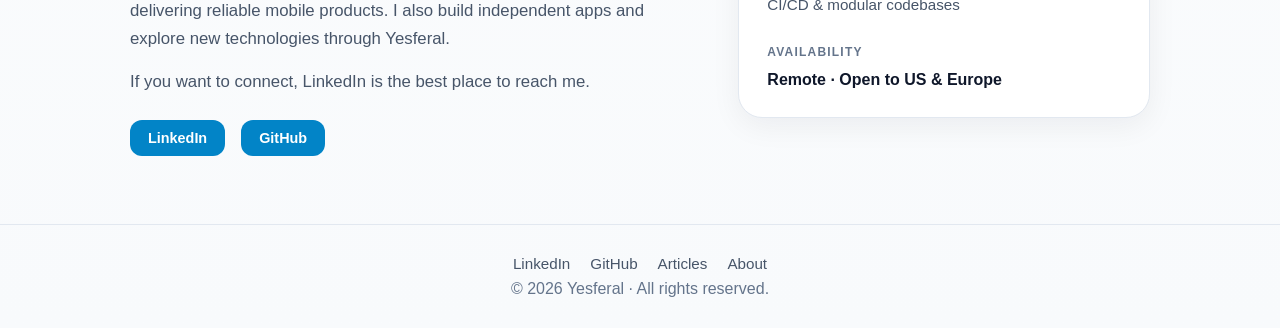
==== commit 0b1e79e9: "Add new article: MultiType adapters" ====
--- a/index.html
+++ b/index.html
@@ -150,6 +150,16 @@
 
         <div class="carousel-viewport">
             <div class="carousel-track">
+                <a class="article-card carousel-item" href="/articles/multitype-adapter-recyclerview/">
+                    <p class="meta">Sep 2, 2026 · 5 min · Android</p>
+                    <h3>MultiType RecyclerView adapters in Kotlin</h3>
+                    <p>One list, many cell types — self-contained row models.</p>
+                    <div class="tags">
+                        <span class="tag">Kotlin</span>
+                        <span class="tag">Android</span>
+                        <span class="tag">RecyclerView</span>
+                    </div>
+                </a>
                 <a class="article-card carousel-item" href="/articles/hada-kotlin-dependency-injection/">
                     <p class="meta">Sep 2, 2026 · 5 min · Android</p>
                     <h3>HADA: a lightweight DI container for Kotlin</h3>
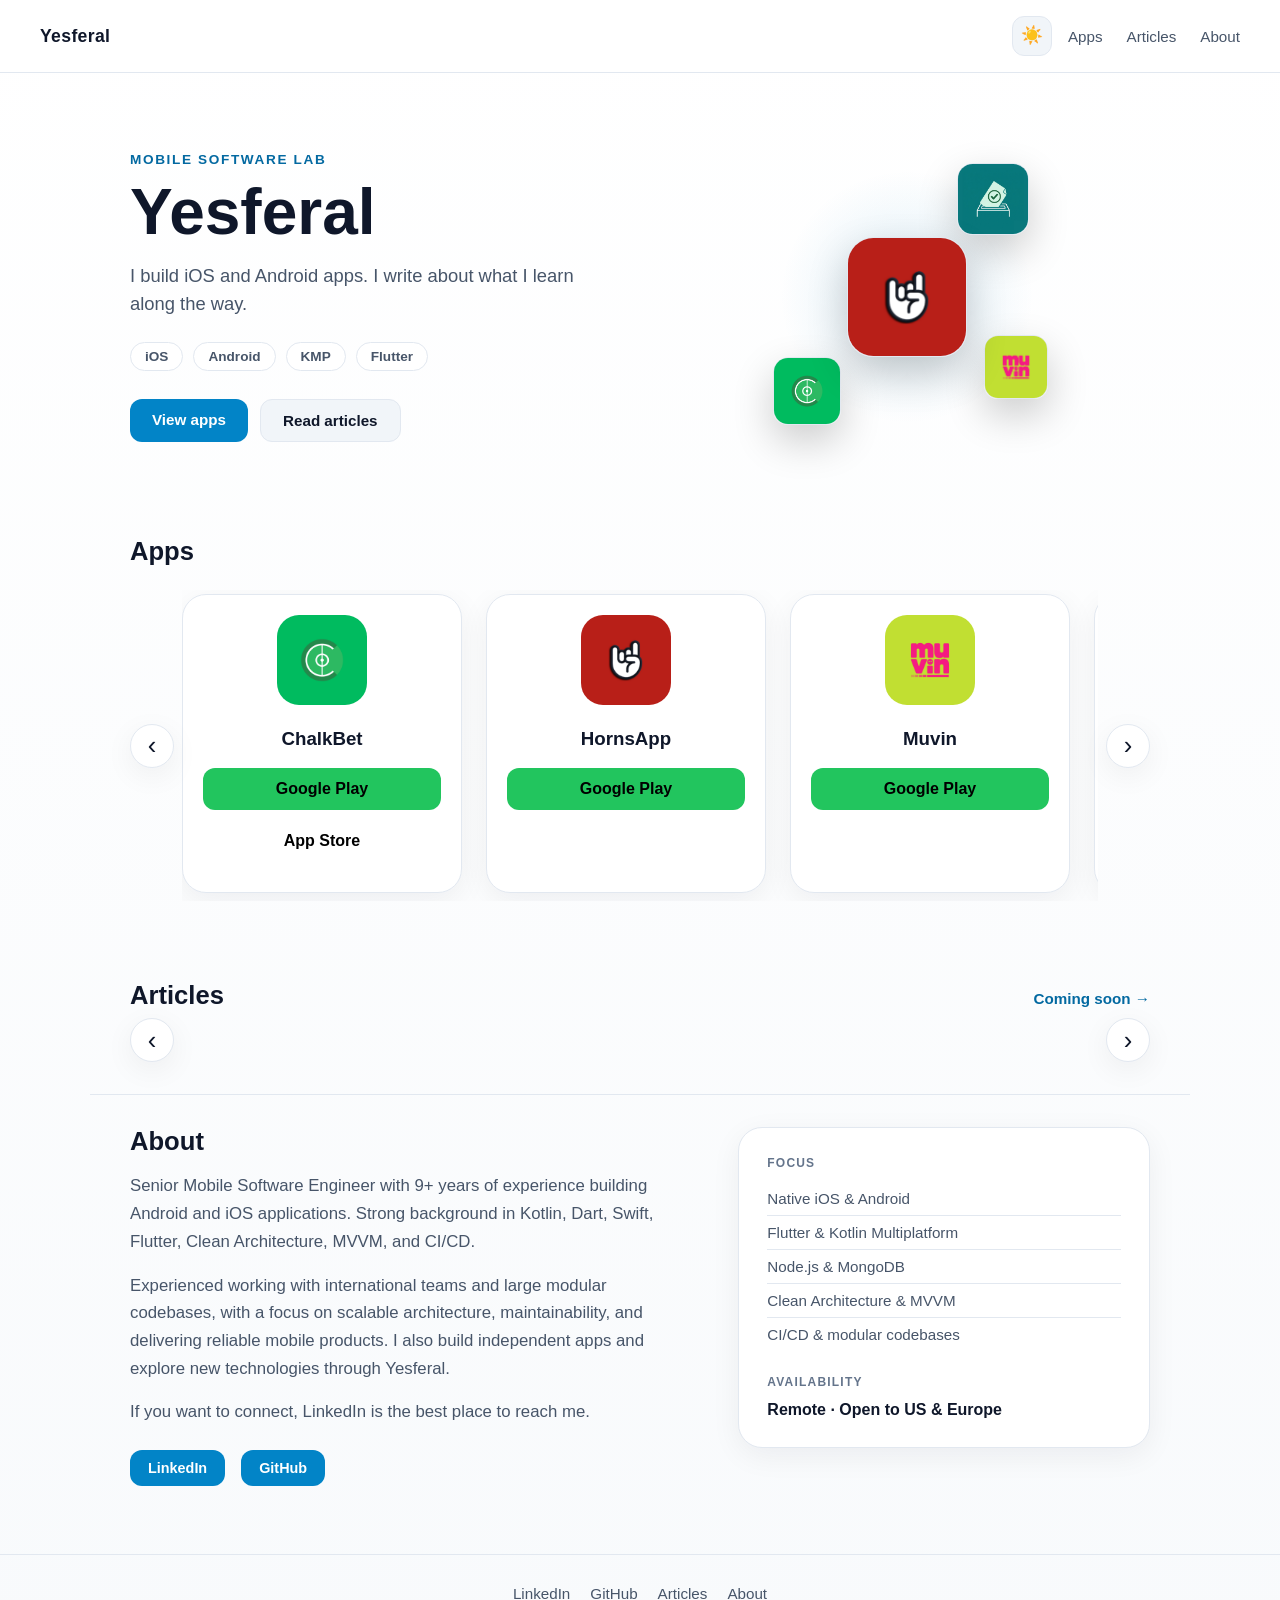
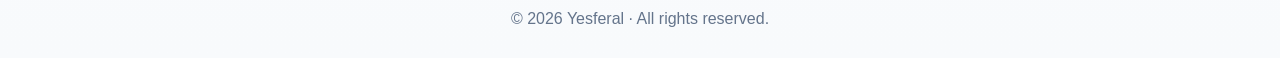
==== commit 58fe5021: "Create catalog source of truth" ====
--- a/index.html
+++ b/index.html
@@ -150,36 +150,8 @@
 
         <div class="carousel-viewport">
             <div class="carousel-track">
-                <a class="article-card carousel-item" href="/articles/multitype-adapter-recyclerview/">
-                    <p class="meta">Sep 2, 2026 · 5 min · Android</p>
-                    <h3>MultiType RecyclerView adapters in Kotlin</h3>
-                    <p>One list, many cell types — self-contained row models.</p>
-                    <div class="tags">
-                        <span class="tag">Kotlin</span>
-                        <span class="tag">Android</span>
-                        <span class="tag">RecyclerView</span>
-                    </div>
-                </a>
-                <a class="article-card carousel-item" href="/articles/hada-kotlin-dependency-injection/">
-                    <p class="meta">Sep 2, 2026 · 5 min · Android</p>
-                    <h3>HADA: a lightweight DI container for Kotlin</h3>
-                    <p>Factory, Singleton, tags — wiring Clean Architecture in one place.</p>
-                    <div class="tags">
-                        <span class="tag">Kotlin</span>
-                        <span class="tag">Android</span>
-                        <span class="tag">Architecture</span>
-                    </div>
-                </a>
-                <a class="article-card carousel-item" href="/articles/content-driven-ui-swiftui/">
-                    <p class="meta">Sep 1, 2026 · 5 min · iOS</p>
-                    <h3>Content-driven UI on iOS: JSON to SwiftUI</h3>
-                    <p>Structure from data, native SwiftUI — same contract on iOS and Android.</p>
-                    <div class="tags">
-                        <span class="tag">SwiftUI</span>
-                        <span class="tag">KMP</span>
-                        <span class="tag">Architecture</span>
-                    </div>
-                </a>
+<!-- articles:carousel:start -->
+<!-- articles:carousel:end -->
             </div>
         </div>
 
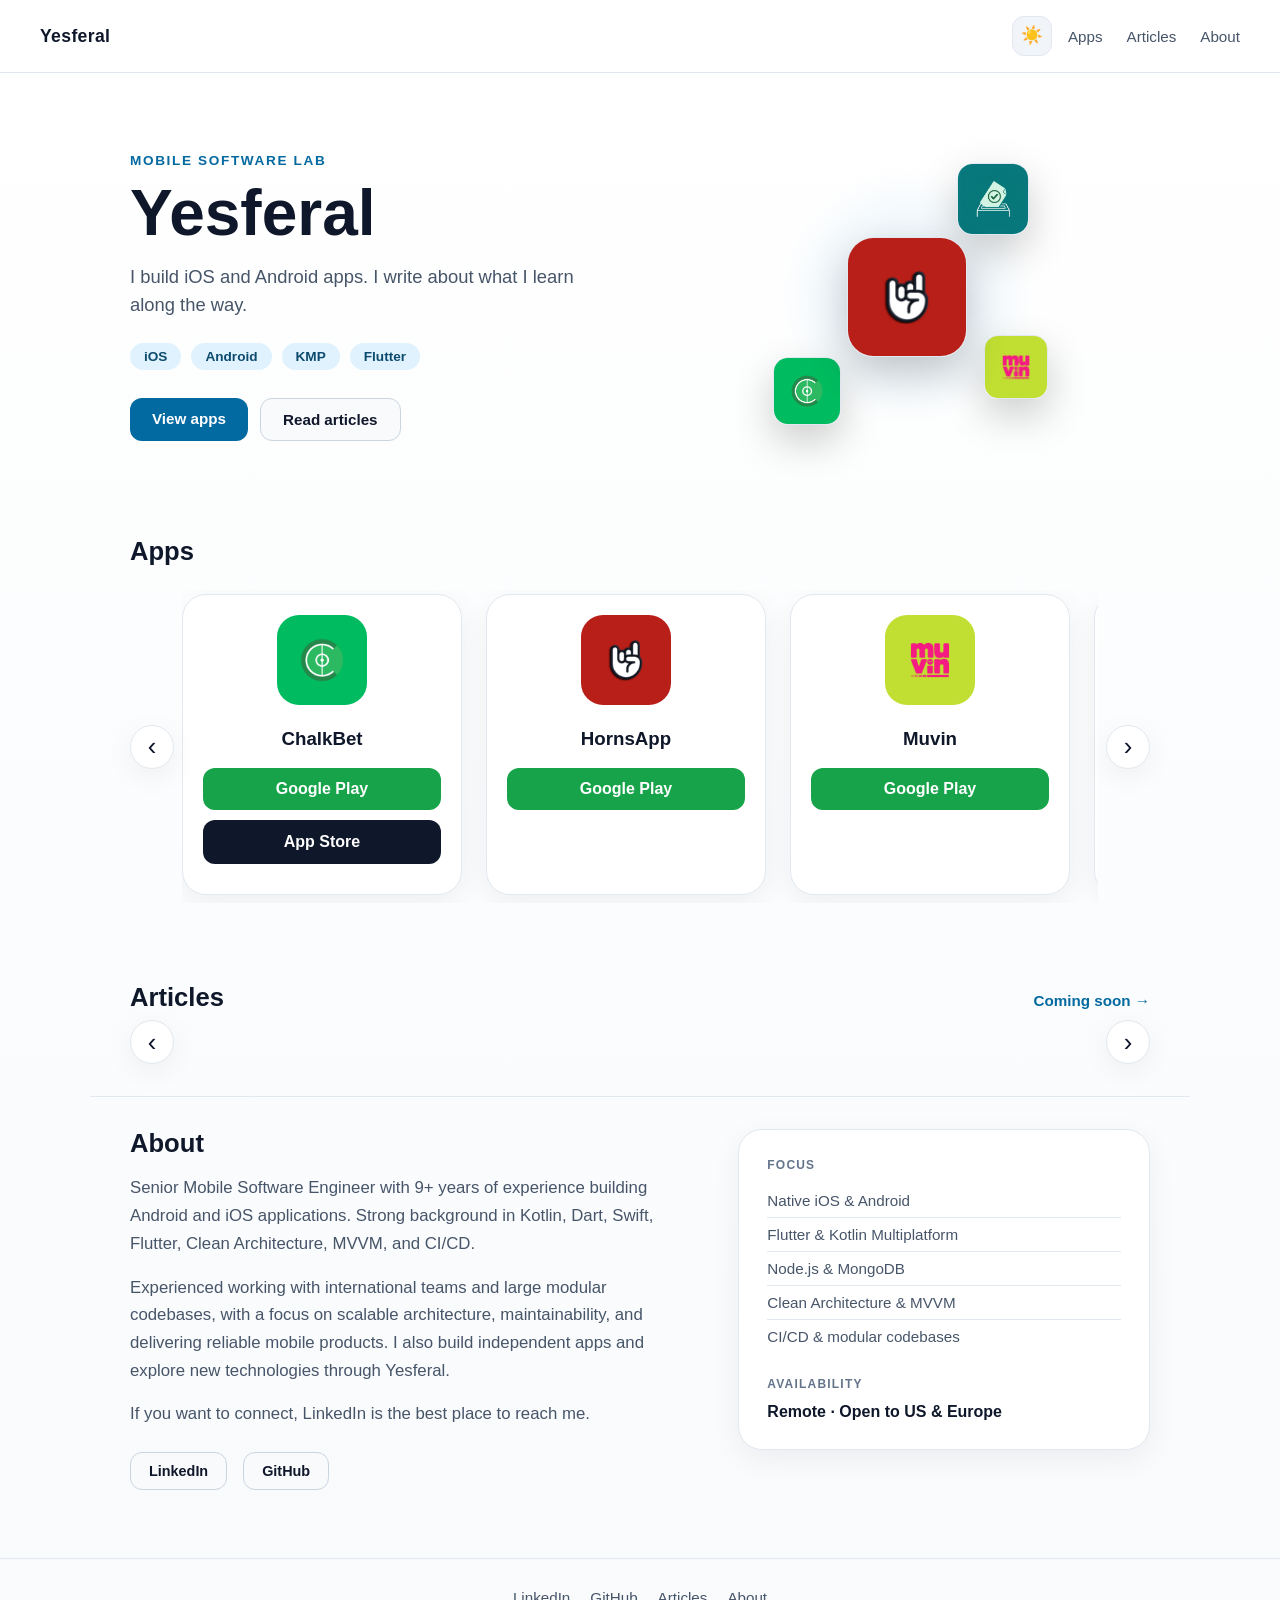
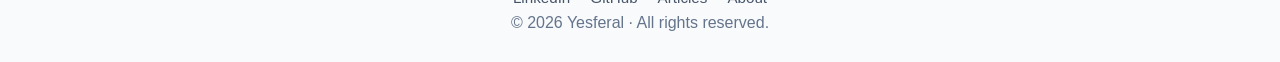
==== commit 5351d7b9: "Show 'see More' article option" ====
--- a/index.html
+++ b/index.html
@@ -142,7 +142,9 @@
 <section class="section" id="articles">
     <div class="section-heading">
         <h2>Articles</h2>
+<!-- articles:home-cta:start -->
         <a href="/articles/#coming-soon">Coming soon →</a>
+<!-- articles:home-cta:end -->
     </div>
 
     <div class="carousel" data-carousel>
--- a/styles.css
+++ b/styles.css
@@ -14,35 +14,52 @@
   --bg-start: #020617;
   --bg-end: #0f172a;
   --text: #ffffff;
-  --text-muted: #94a3b8;
-  --text-subtle: #64748b;
+  --text-muted: #cbd5e1;
+  --text-subtle: #94a3b8;
   --card-bg: rgba(255, 255, 255, 0.05);
   --card-hover: rgba(255, 255, 255, 0.08);
-  --card-border: rgba(255, 255, 255, 0.06);
+  --card-border: rgba(255, 255, 255, 0.1);
   --nav-bg: rgba(2, 6, 23, 0.75);
-  --nav-border: rgba(255, 255, 255, 0.06);
-  --link: #38bdf8;
-  --tag-bg: rgba(56, 189, 248, 0.12);
-  --tag-text: #7dd3fc;
+  --nav-border: rgba(255, 255, 255, 0.08);
+  /* Accent: bright enough for text/links on dark surfaces */
+  --link: #7dd3fc;
+  --tag-bg: rgba(14, 165, 233, 0.18);
+  --tag-text: #e0f2fe;
   --code-bg: rgba(255, 255, 255, 0.08);
   --pre-bg: #010409;
   --pre-border: rgba(255, 255, 255, 0.08);
   --diagram-bg: rgba(255, 255, 255, 0.04);
-  --callout-bg: rgba(56, 189, 248, 0.08);
+  --callout-bg: rgba(14, 165, 233, 0.12);
   --callout-border: #38bdf8;
   --strong: #f8fafc;
   --body-text: #cbd5e1;
-  --btn-muted-bg: rgba(255, 255, 255, 0.1);
-  --btn-muted-hover: rgba(255, 255, 255, 0.18);
+  --btn-muted-bg: rgba(255, 255, 255, 0.08);
+  --btn-muted-hover: rgba(255, 255, 255, 0.14);
   --carousel-btn-bg: rgba(255, 255, 255, 0.08);
-  --carousel-btn-border: rgba(255, 255, 255, 0.1);
-  --footer-border: rgba(255, 255, 255, 0.08);
+  --carousel-btn-border: rgba(255, 255, 255, 0.12);
+  --footer-border: rgba(255, 255, 255, 0.1);
   --shadow: none;
   --theme-toggle-bg: rgba(255, 255, 255, 0.08);
-  --hero-glow: rgba(56, 189, 248, 0.15);
-  --hero-btn-primary-bg: #38bdf8;
-  --hero-btn-primary-text: #020617;
-  --hero-btn-secondary-bg: rgba(255, 255, 255, 0.08);
+  --hero-glow: rgba(14, 165, 233, 0.18);
+  /* Solid blue + white text (same pattern as light mode, WCAG AA) */
+  --btn-primary-bg: #0369a1;
+  --btn-primary-text: #ffffff;
+  --btn-primary-hover: #075985;
+  --btn-secondary-bg: rgba(255, 255, 255, 0.06);
+  --btn-secondary-text: #f8fafc;
+  --btn-secondary-border: rgba(148, 163, 184, 0.4);
+  --btn-secondary-hover: rgba(255, 255, 255, 0.12);
+  --play-bg: #22c55e;
+  --play-text: #052e16;
+  --play-hover: #16a34a;
+  --appstore-bg: var(--btn-secondary-bg);
+  --appstore-text: var(--btn-secondary-text);
+  --appstore-border: var(--btn-secondary-border);
+  --appstore-hover: var(--btn-secondary-hover);
+  /* Aliases used by older rules */
+  --hero-btn-primary-bg: var(--btn-primary-bg);
+  --hero-btn-primary-text: var(--btn-primary-text);
+  --hero-btn-secondary-bg: var(--btn-secondary-bg);
 }
 
 [data-theme="light"] {
@@ -59,7 +76,7 @@
   --nav-border: #e2e8f0;
   --link: #0369a1;
   --tag-bg: #e0f2fe;
-  --tag-text: #0369a1;
+  --tag-text: #0c4a6e;
   --code-bg: #f1f5f9;
   --pre-bg: #f8fafc;
   --pre-border: #e2e8f0;
@@ -76,9 +93,23 @@
   --shadow: 0 8px 30px rgba(15, 23, 42, 0.06);
   --theme-toggle-bg: #f1f5f9;
   --hero-glow: rgba(2, 132, 199, 0.12);
-  --hero-btn-primary-bg: #0284c7;
-  --hero-btn-primary-text: #ffffff;
-  --hero-btn-secondary-bg: #f1f5f9;
+  --btn-primary-bg: #0369a1;
+  --btn-primary-text: #ffffff;
+  --btn-primary-hover: #075985;
+  --btn-secondary-bg: #f8fafc;
+  --btn-secondary-text: #0f172a;
+  --btn-secondary-border: #cbd5e1;
+  --btn-secondary-hover: #f1f5f9;
+  --play-bg: #16a34a;
+  --play-text: #ffffff;
+  --play-hover: #15803d;
+  --appstore-bg: #0f172a;
+  --appstore-text: #ffffff;
+  --appstore-border: transparent;
+  --appstore-hover: #1e293b;
+  --hero-btn-primary-bg: var(--btn-primary-bg);
+  --hero-btn-primary-text: var(--btn-primary-text);
+  --hero-btn-secondary-bg: var(--btn-secondary-bg);
 }
 
 body {
@@ -172,11 +203,11 @@
 .hero-pill {
   padding: 6px 14px;
   border-radius: 999px;
-  border: 1px solid var(--card-border);
-  background: var(--card-bg);
+  border: none;
+  background: var(--tag-bg);
   font-size: 0.85rem;
   font-weight: 600;
-  color: var(--text-muted);
+  color: var(--tag-text);
 }
 
 .hero-actions {
@@ -192,27 +223,27 @@
   text-decoration: none;
   font-weight: 600;
   font-size: 0.95rem;
-  transition: background 0.2s ease, transform 0.2s ease;
+  transition: background 0.2s ease, transform 0.2s ease, border-color 0.2s ease;
 }
 
 .hero-btn-primary {
-  background: var(--hero-btn-primary-bg);
-  color: var(--hero-btn-primary-text);
+  background: var(--btn-primary-bg);
+  color: var(--btn-primary-text);
 }
 
 .hero-btn-primary:hover {
-  filter: brightness(1.08);
+  background: var(--btn-primary-hover);
   transform: translateY(-1px);
 }
 
 .hero-btn-secondary {
-  background: var(--hero-btn-secondary-bg);
-  color: var(--text);
-  border: 1px solid var(--card-border);
+  background: var(--btn-secondary-bg);
+  color: var(--btn-secondary-text);
+  border: 1px solid var(--btn-secondary-border);
 }
 
 .hero-btn-secondary:hover {
-  background: var(--btn-muted-hover);
+  background: var(--btn-secondary-hover);
 }
 
 .hero-visual {
@@ -309,15 +340,17 @@
   display: inline-block;
   padding: 10px 18px;
   border-radius: 12px;
-  background: var(--hero-btn-primary-bg);
-  color: var(--hero-btn-primary-text);
+  background: var(--btn-secondary-bg);
+  color: var(--btn-secondary-text);
+  border: 1px solid var(--btn-secondary-border);
   text-decoration: none;
   font-weight: 600;
   font-size: 0.9rem;
+  transition: background 0.2s ease, border-color 0.2s ease;
 }
 
 .about-link:hover {
-  filter: brightness(1.08);
+  background: var(--btn-secondary-hover);
 }
 
 .about-card {
@@ -376,21 +409,22 @@
 }
 
 .play {
-  background: #22c55e;
-  color: black;
+  background: var(--play-bg);
+  color: var(--play-text);
 }
 
 .play:hover {
-  background: #16a34a;
+  background: var(--play-hover);
 }
 
 .appstore {
-  background: white;
-  color: black;
+  background: var(--appstore-bg);
+  color: var(--appstore-text);
+  border: 1px solid var(--appstore-border);
 }
 
 .appstore:hover {
-  background: #e2e8f0;
+  background: var(--appstore-hover);
 }
 
 .store-btn {
@@ -679,6 +713,7 @@
   color: var(--tag-text);
   font-size: 0.75rem;
   font-weight: 600;
+  letter-spacing: 0.01em;
 }
 
 /* Article page */
@@ -844,21 +879,23 @@
   text-decoration: none;
   font-weight: 600;
   font-size: 0.9rem;
-  background: var(--btn-muted-bg);
-  color: var(--text);
+  background: var(--btn-secondary-bg);
+  color: var(--btn-secondary-text);
+  border: 1px solid var(--btn-secondary-border);
 }
 
 .share-btn:hover {
-  background: var(--btn-muted-hover);
+  background: var(--btn-secondary-hover);
 }
 
 .share-btn.linkedin {
-  background: #0a66c2;
-  color: white;
+  background: var(--btn-primary-bg);
+  color: var(--btn-primary-text);
+  border-color: transparent;
 }
 
 .share-btn.linkedin:hover {
-  background: #004182;
+  background: var(--btn-primary-hover);
 }
 
 .footer-links {
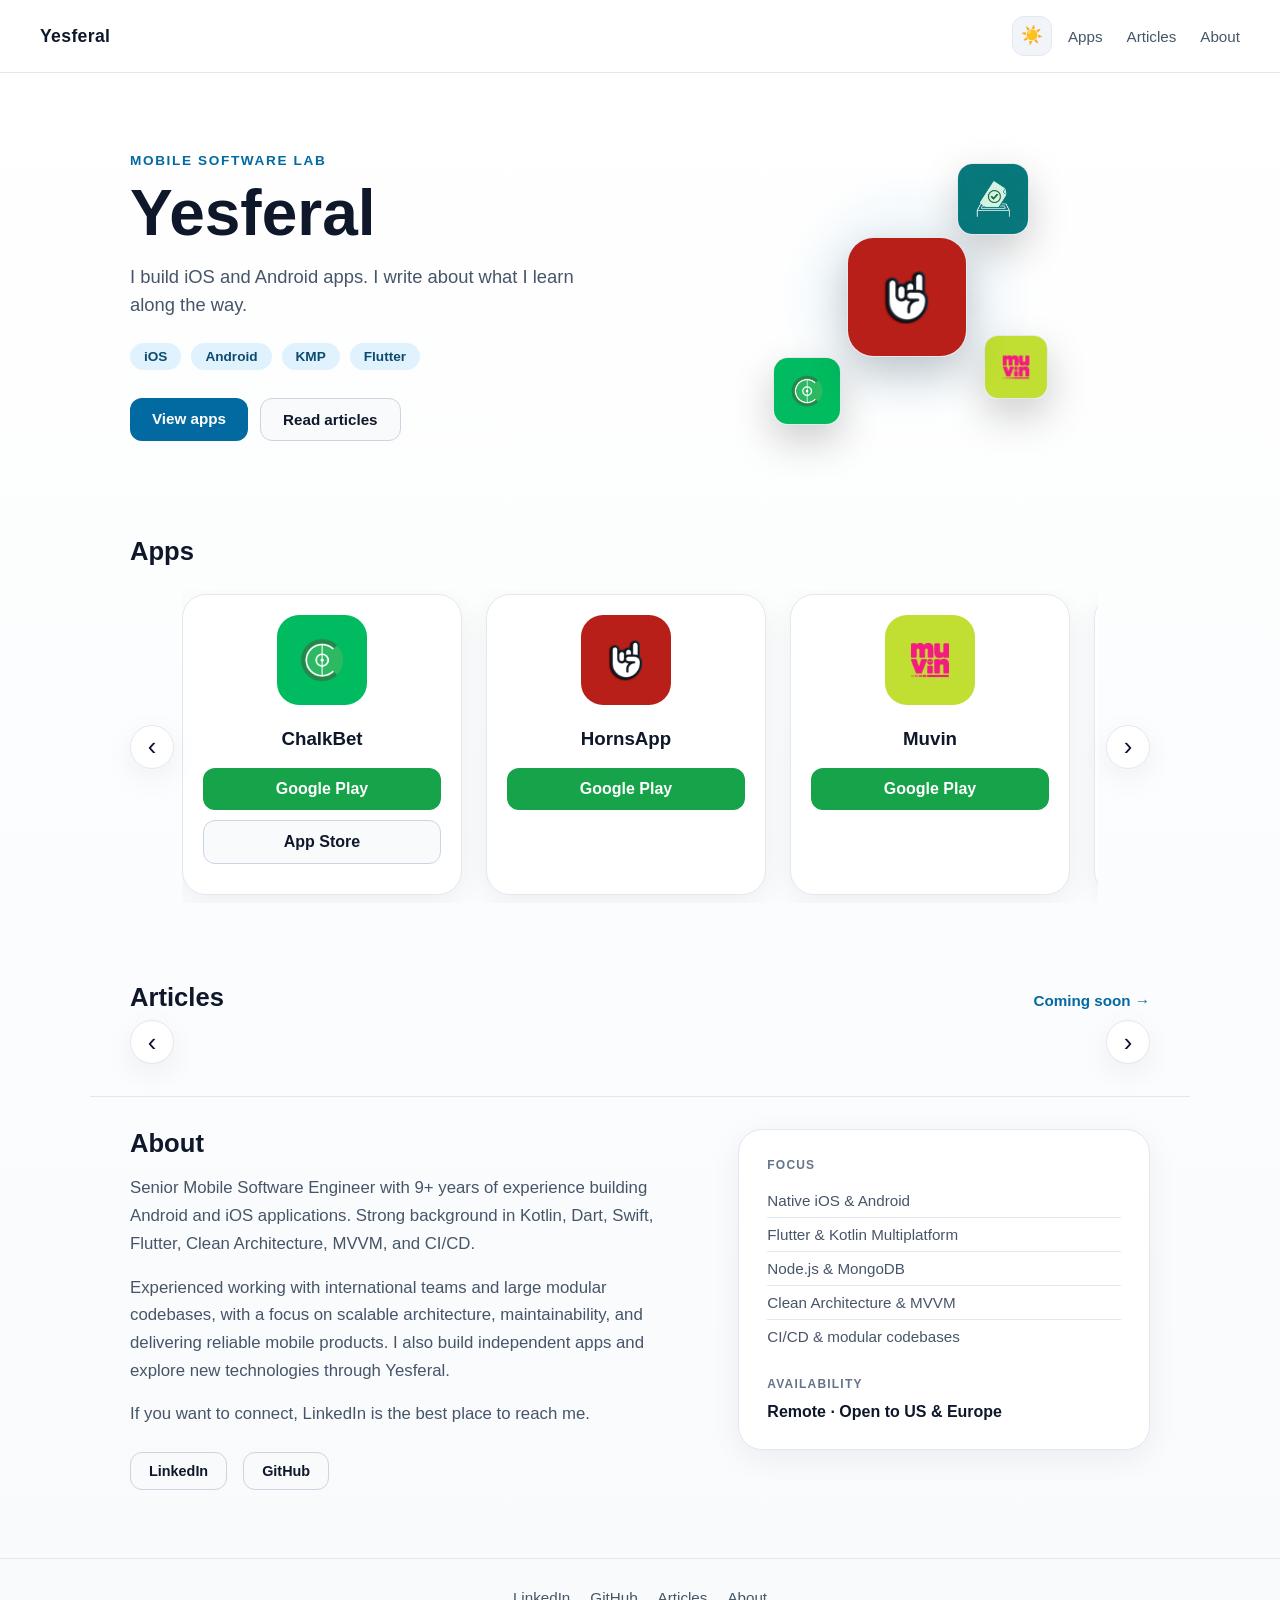
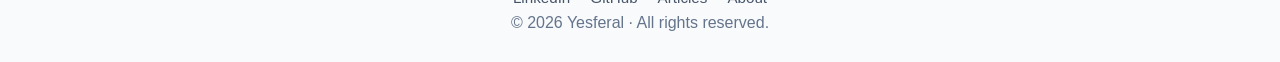
==== commit b3fb0e4a: "Add links from main page to landings" ====
--- a/index.html
+++ b/index.html
@@ -108,27 +108,35 @@
         <div class="carousel-viewport">
             <div class="carousel-track">
                 <div class="app carousel-item">
-                    <img src="images/chalkbet.png" alt="ChalkBet">
-                    <h3>ChalkBet</h3>
+                    <a class="app-page-link" href="/chalkbet/">
+                        <img src="images/chalkbet.png" alt="ChalkBet">
+                        <h3>ChalkBet</h3>
+                    </a>
                     <a class="btn play" href="https://play.google.com/store/apps/details?id=com.yesferal.bet">Google Play</a>
                     <a class="btn appstore" href="https://apps.apple.com/ie/app/chalkbet/id6462945031">App Store</a>
                 </div>
 
                 <div class="app carousel-item">
-                    <img src="images/hornsapp.png" alt="HornsApp">
-                    <h3>HornsApp</h3>
+                    <a class="app-page-link" href="/hornsapp/">
+                        <img src="images/hornsapp.png" alt="HornsApp">
+                        <h3>HornsApp</h3>
+                    </a>
                     <a class="btn play" href="https://play.google.com/store/apps/details?id=com.yesferal.hornsapp">Google Play</a>
                 </div>
 
                 <div class="app carousel-item">
-                    <img src="images/muvin.png" alt="Muvin">
-                    <h3>Muvin</h3>
+                    <a class="app-page-link" href="/muvin/">
+                        <img src="images/muvin.png" alt="Muvin">
+                        <h3>Muvin</h3>
+                    </a>
                     <a class="btn play" href="https://play.google.com/store/apps/details?id=com.yesferal.muvin">Google Play</a>
                 </div>
 
                 <div class="app carousel-item">
-                    <img src="images/tumatch.png" alt="TuMatch">
-                    <h3>TuMatch</h3>
+                    <a class="app-page-link" href="/tumatch/">
+                        <img src="images/tumatch.png" alt="TuMatch">
+                        <h3>TuMatch</h3>
+                    </a>
                     <a class="btn play" href="https://play.google.com/store/apps/details?id=com.yesferal.tumatch">Google Play</a>
                     <a class="btn appstore" href="https://apps.apple.com/pe/app/tumatchapp/id6760830809">App Store</a>
                 </div>
--- a/styles.css
+++ b/styles.css
@@ -103,10 +103,10 @@
   --play-bg: #16a34a;
   --play-text: #ffffff;
   --play-hover: #15803d;
-  --appstore-bg: #0f172a;
-  --appstore-text: #ffffff;
-  --appstore-border: transparent;
-  --appstore-hover: #1e293b;
+  --appstore-bg: var(--btn-secondary-bg);
+  --appstore-text: var(--btn-secondary-text);
+  --appstore-border: var(--btn-secondary-border);
+  --appstore-hover: var(--btn-secondary-hover);
   --hero-btn-primary-bg: var(--btn-primary-bg);
   --hero-btn-primary-text: var(--btn-primary-text);
   --hero-btn-secondary-bg: var(--btn-secondary-bg);
@@ -640,6 +640,16 @@
   color: var(--text);
 }
 
+.app-page-link {
+  display: block;
+  text-decoration: none;
+  color: inherit;
+}
+
+.app-page-link:hover h3 {
+  color: var(--link);
+}
+
 /* Article cards */
 .article-grid {
   display: grid;
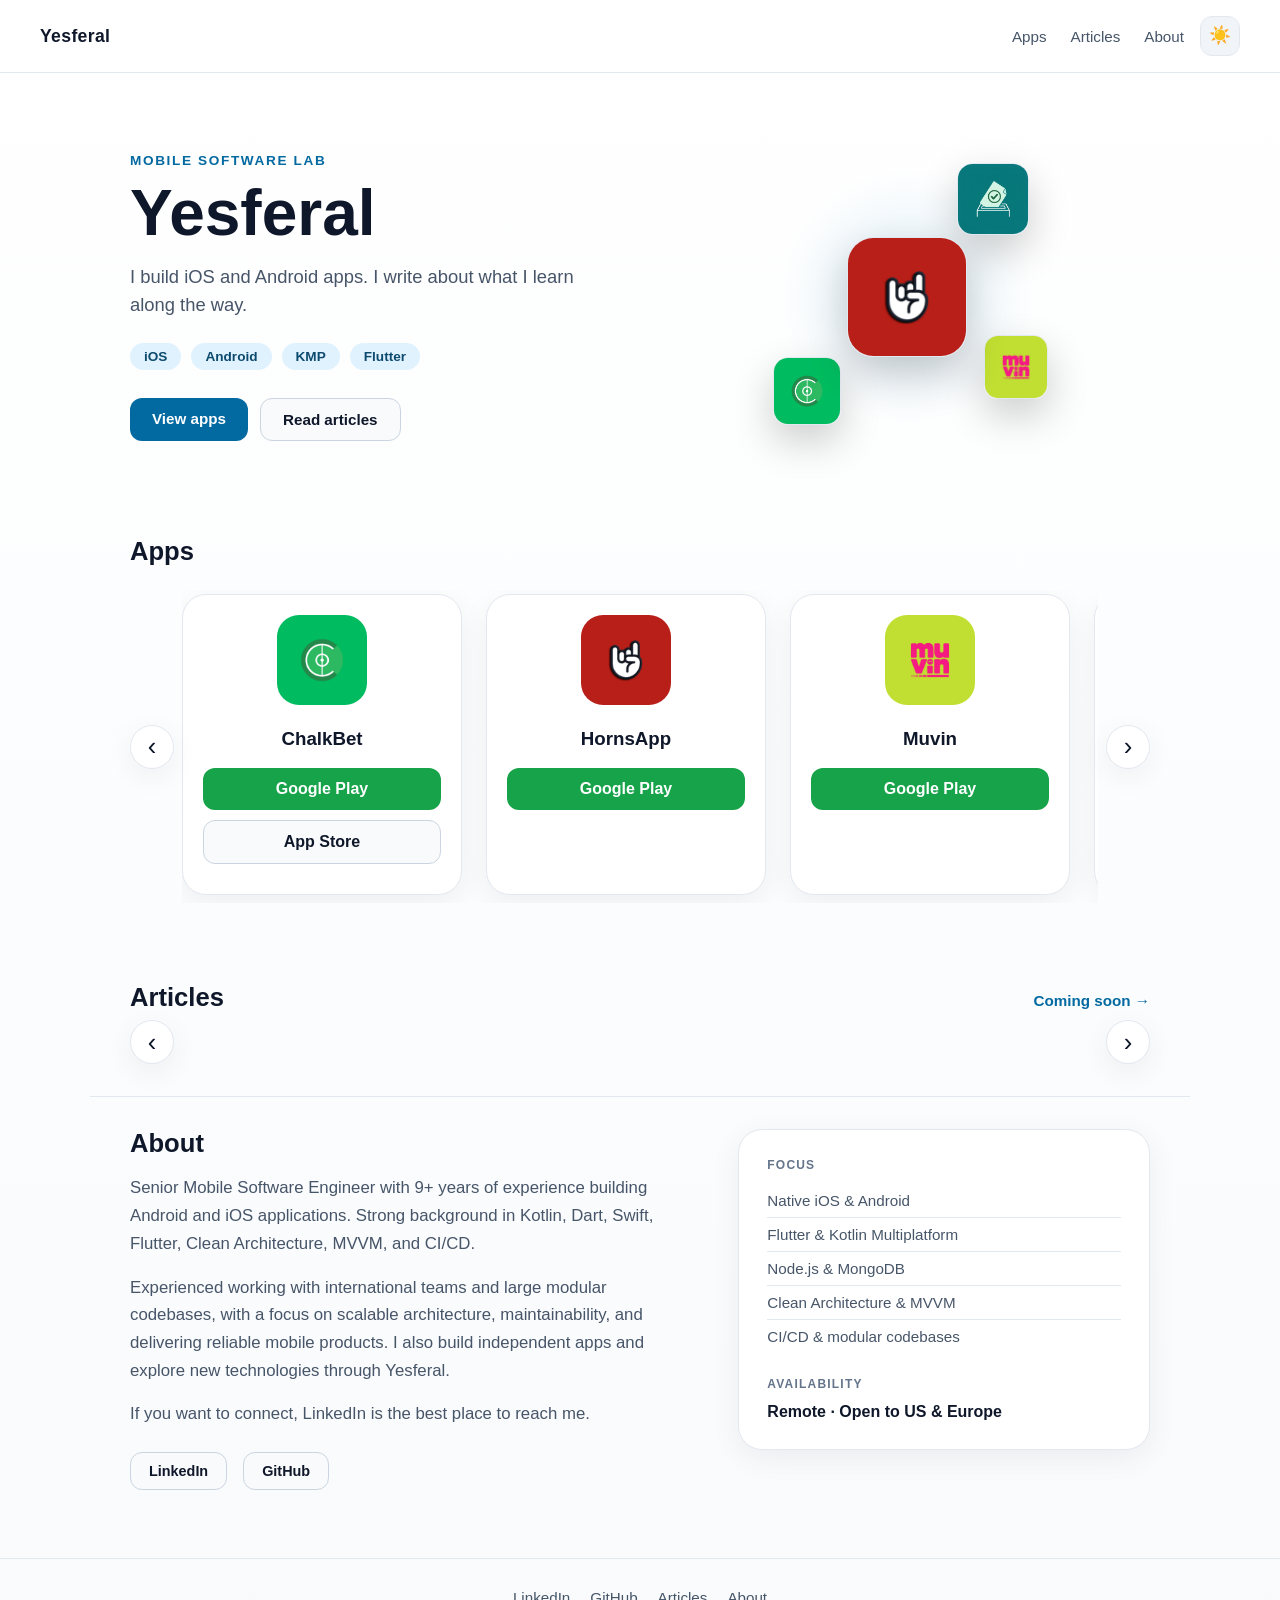
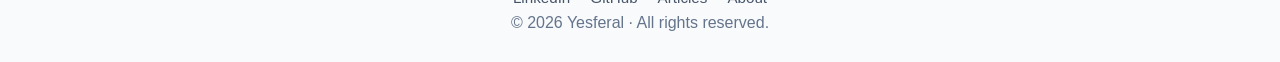
==== commit 2ad5720c: "Update sun button position" ====
--- a/index.html
+++ b/index.html
@@ -61,12 +61,12 @@
 <nav class="nav">
     <a class="nav-brand" href="/">Yesferal</a>
     <div class="nav-actions">
-        <button type="button" class="theme-toggle" id="theme-toggle" aria-label="Toggle theme">🌙</button>
         <div class="nav-links">
             <a href="#apps">Apps</a>
             <a href="#articles">Articles</a>
             <a href="#about">About</a>
         </div>
+        <button type="button" class="theme-toggle" id="theme-toggle" aria-label="Toggle theme">🌙</button>
     </div>
 </nav>
 
